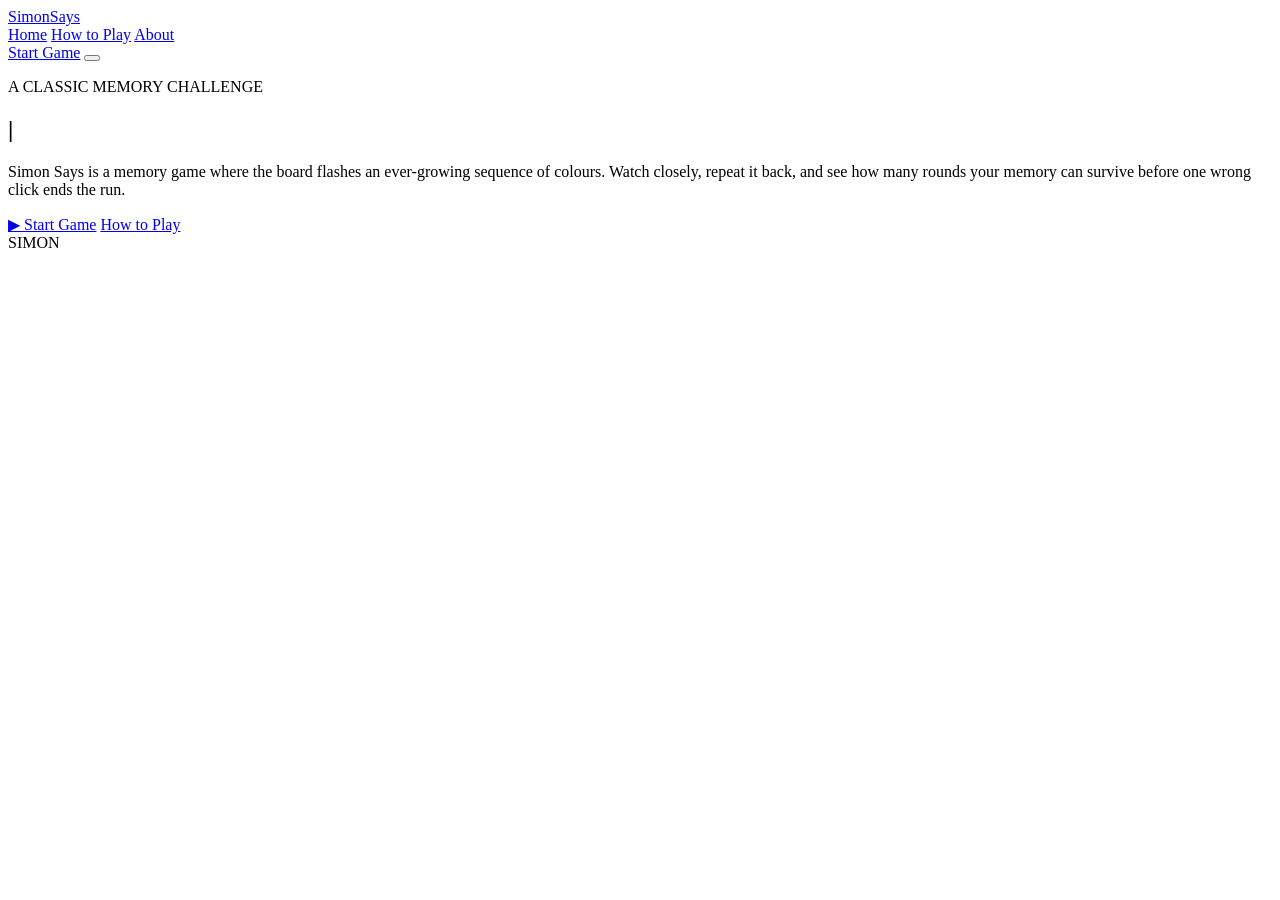
==== index.html @ 868cc3f2 "adding home page structure with navbar and hero section" ====
<!DOCTYPE html>
<html lang="en">
<head>
    <meta charset="UTF-8">
    <meta name="viewport" content="width=device-width, initial-scale=1.0">
    <title>Simon Says | Test Your Memory</title>
    <link rel="preconnect" href="https://fonts.googleapis.com" />
    <link href="https://fonts.googleapis.com/css2?family=Space+Grotesk:wght@500;600;700&family=Inter:wght@400;500;600&display=swap" rel="stylesheet" />
    <link rel="stylesheet" href="css/style.css">
</head>
<body>

    <div class="preloader" id="preloader">
        <div class="loader-ring">
            <span></span><span></span><span></span><span></span>
        </div>
    </div>

    <header class="navbar" id="navbar">
        <div class="nav-container">
            <a href="#top" class="logo">
                <span class="logo-dot dot-red"></span>
                <span class="logo-dot dot-green"></span>
                <span class="logo-dot dot-blue"></span>
                <span class="logo-dot dot-yellow"></span>
                Simon<span class="logo-accent">Says</span>
            </a>

            <nav class="nav-links" id="navLinks">
                <a href="#top">Home</a>
                <a href="#how-to-play">How to Play</a>
                <a href="#about">About</a>
            </nav>

            <a href="game.html" class="btn btn-primary nav-cta">Start Game</a>

            <button class="hamburger" id="hamburger" aria-label="Toggle navigation">
                <span></span><span></span><span></span>
            </button>
        </div>
    </header>

    <section class="hero" id="top">

        <div class="floating-shapes">
            <span class="shape shape-1"></span>
            <span class="shape shape-2"></span>
            <span class="shape shape-3"></span>
            <span class="shape shape-4"></span>
        </div>

        <div class="hero-container">
            <div class="hero-text">
                <p class="eyebrow">A CLASSIC MEMORY CHALLENGE</p>
                <h1 class="hero-title">
                <span id="typedText"></span><span class="cursor">|</span>
                </h1>
                <p class="hero-desc">
                Simon Says is a memory game where the board flashes an ever-growing
                sequence of colours. Watch closely, repeat it back, and see how many
                rounds your memory can survive before one wrong click ends the run.
                </p>
                <div class="hero-buttons">
                <a href="game.html" class="btn btn-glow">▶ Start Game</a>
                <a href="#how-to-play" class="btn btn-outline">How to Play</a>
                </div>
            </div>

            <div class="hero-illustration">
                <div class="simon-ring">
                <div class="pad pad-red"></div>
                <div class="pad pad-green"></div>
                <div class="pad pad-blue"></div>
                <div class="pad pad-yellow"></div>
                <div class="ring-center">SIMON</div>
                </div>
            </div>
        </div>
    </section>


    <script src="js/main.js"></script>
</body>
</html>
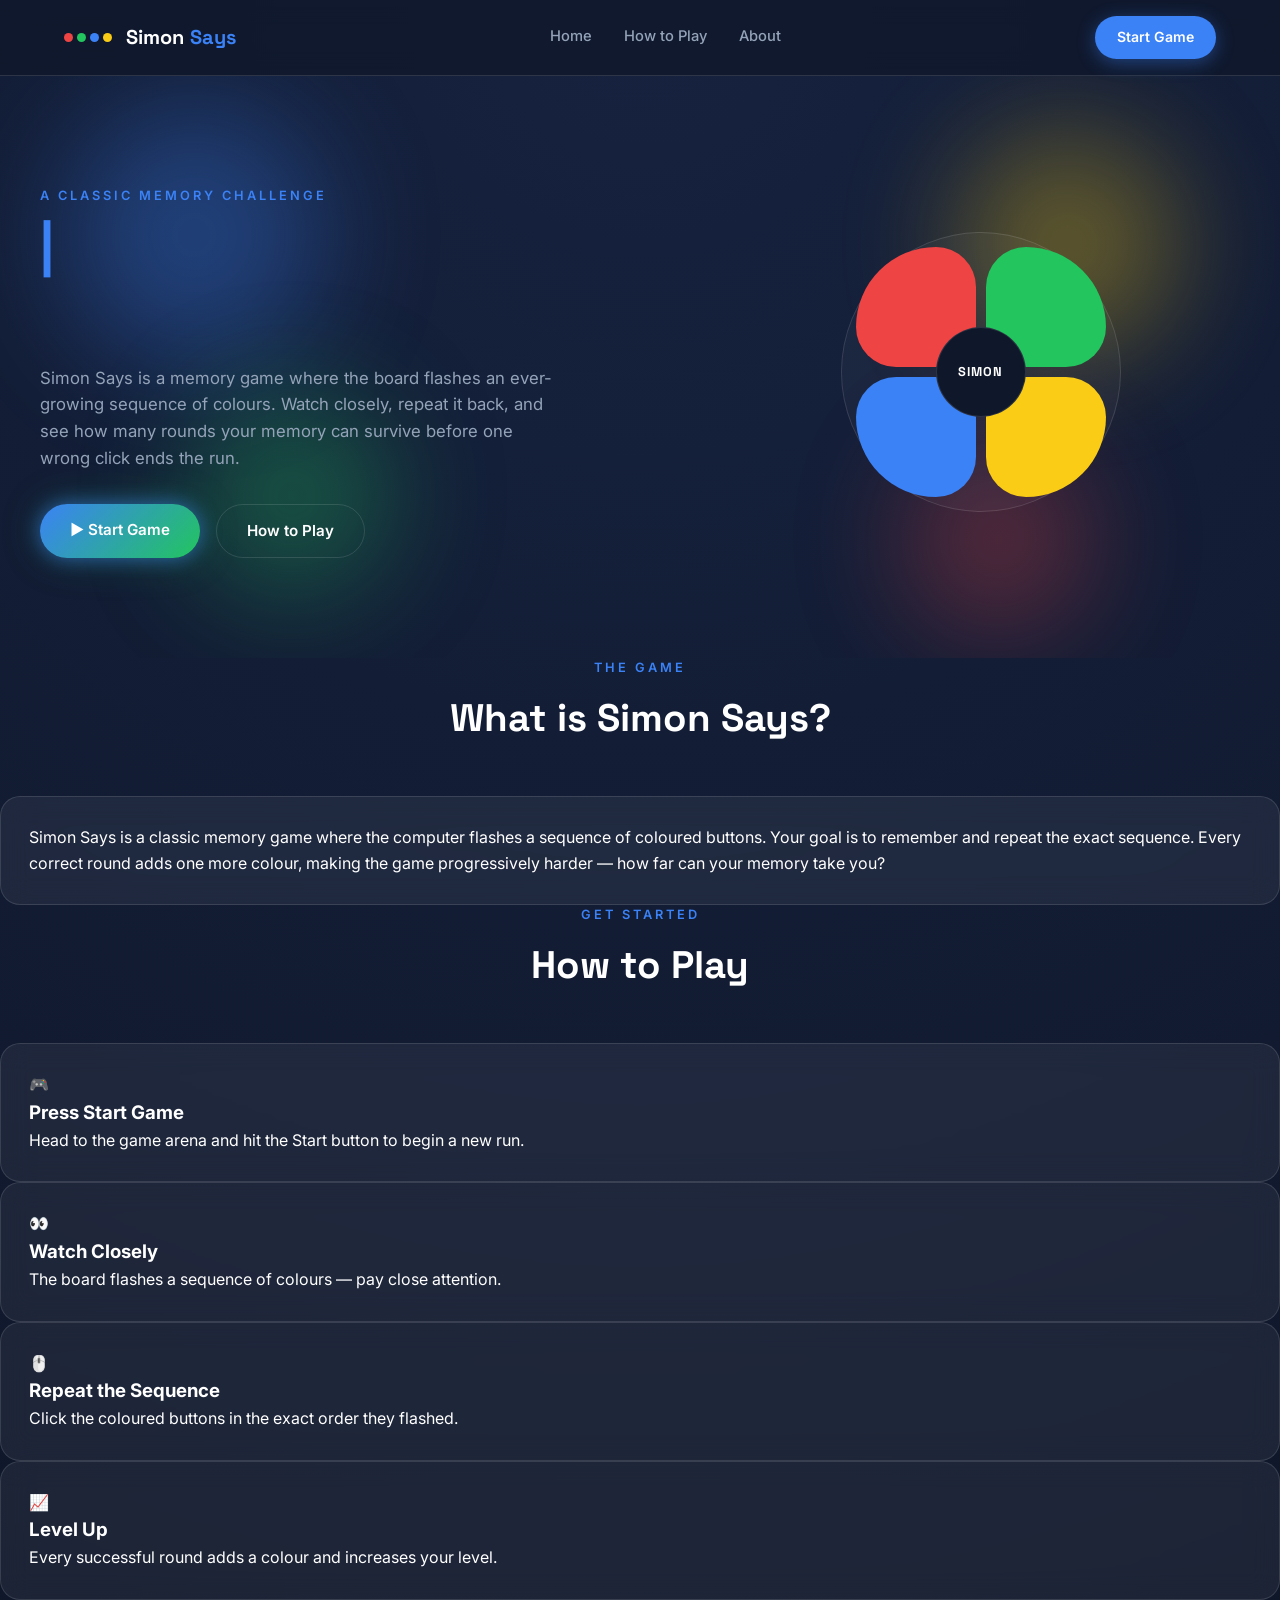
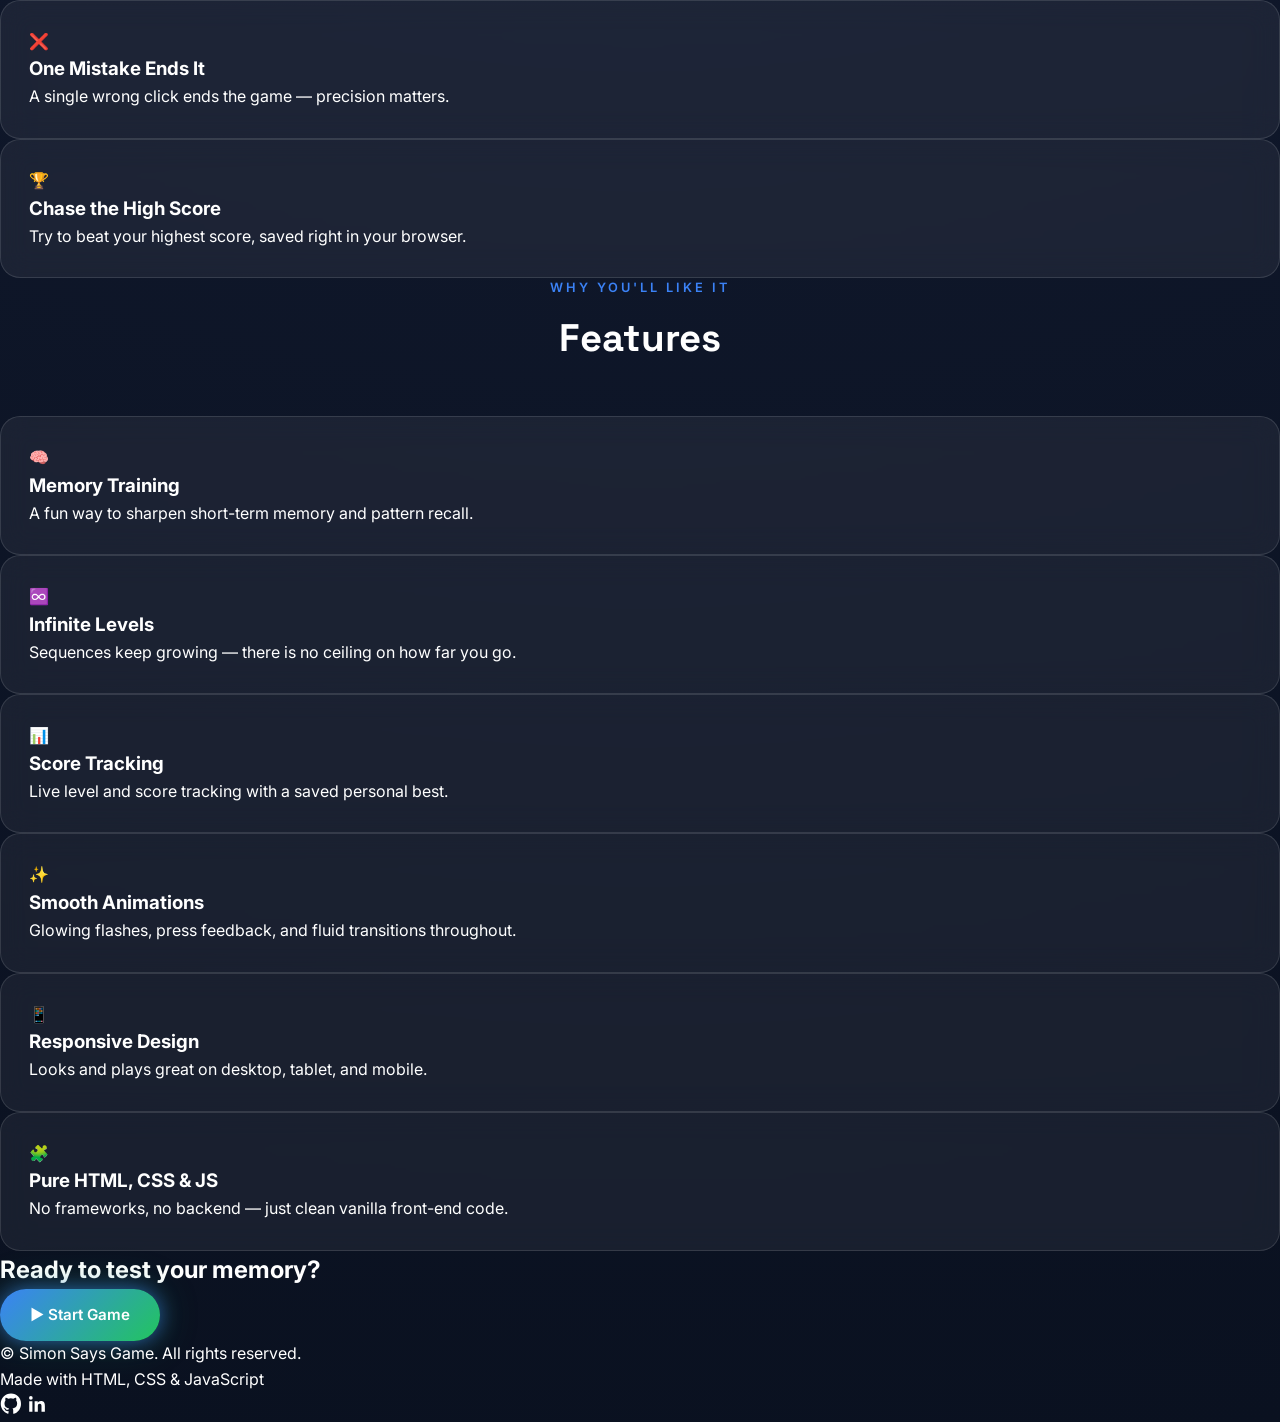
==== commit 1dd55367: "adding about, how-to-play, and features sections in index.html" ====
--- a/index.html
+++ b/index.html
@@ -79,6 +79,121 @@
     </section>
 
 
+    <section class="about" id="about">
+        <div class="section-heading reveal">
+            <p class="eyebrow center">THE GAME</p>
+            <h2>What is Simon Says?</h2>
+        </div>
+        <div class="glass-card about-card reveal">
+            <p>
+                Simon Says is a classic memory game where the computer flashes a
+                sequence of coloured buttons. Your goal is to remember and repeat the
+                exact sequence. Every correct round adds one more colour, making the
+                game progressively harder — how far can your memory take you?
+            </p>
+        </div>
+    </section>
+
+    <section class="how-to-play" id="how-to-play">
+        <div class="section-heading reveal">
+            <p class="eyebrow center">GET STARTED</p>
+            <h2>How to Play</h2>
+        </div>
+
+        <div class="steps-grid">
+            <div class="glass-card step-card reveal">
+                <div class="step-icon">🎮</div>
+                <h3>Press Start Game</h3>
+                <p>Head to the game arena and hit the Start button to begin a new run.</p>
+            </div>
+            <div class="glass-card step-card reveal">
+                <div class="step-icon">👀</div>
+                <h3>Watch Closely</h3>
+                <p>The board flashes a sequence of colours — pay close attention.</p>
+            </div>
+            <div class="glass-card step-card reveal">
+                <div class="step-icon">🖱️</div>
+                <h3>Repeat the Sequence</h3>
+                <p>Click the coloured buttons in the exact order they flashed.</p>
+            </div>
+            <div class="glass-card step-card reveal">
+                <div class="step-icon">📈</div>
+                <h3>Level Up</h3>
+                <p>Every successful round adds a colour and increases your level.</p>
+            </div>
+            <div class="glass-card step-card reveal">
+                <div class="step-icon">❌</div>
+                <h3>One Mistake Ends It</h3>
+                <p>A single wrong click ends the game — precision matters.</p>
+            </div>
+            <div class="glass-card step-card reveal">
+                <div class="step-icon">🏆</div>
+                <h3>Chase the High Score</h3>
+                <p>Try to beat your highest score, saved right in your browser.</p>
+            </div>
+        </div>
+    </section>
+
+    <section class="features" id="features">
+        <div class="section-heading reveal">
+            <p class="eyebrow center">WHY YOU'LL LIKE IT</p>
+            <h2>Features</h2>
+        </div>
+
+        <div class="features-grid">
+            <div class="glass-card feature-card reveal">
+                <div class="feature-icon">🧠</div>
+                <h3>Memory Training</h3>
+                <p>A fun way to sharpen short-term memory and pattern recall.</p>
+            </div>
+            <div class="glass-card feature-card reveal">
+                <div class="feature-icon">♾️</div>
+                <h3>Infinite Levels</h3>
+                <p>Sequences keep growing — there is no ceiling on how far you go.</p>
+            </div>
+            <div class="glass-card feature-card reveal">
+                <div class="feature-icon">📊</div>
+                <h3>Score Tracking</h3>
+                <p>Live level and score tracking with a saved personal best.</p>
+            </div>
+            <div class="glass-card feature-card reveal">
+                <div class="feature-icon">✨</div>
+                <h3>Smooth Animations</h3>
+                <p>Glowing flashes, press feedback, and fluid transitions throughout.</p>
+            </div>
+            <div class="glass-card feature-card reveal">
+                <div class="feature-icon">📱</div>
+                <h3>Responsive Design</h3>
+                <p>Looks and plays great on desktop, tablet, and mobile.</p>
+            </div>
+            <div class="glass-card feature-card reveal">
+                <div class="feature-icon">🧩</div>
+                <h3>Pure HTML, CSS &amp; JS</h3>
+                <p>No frameworks, no backend — just clean vanilla front-end code.</p>
+            </div>
+        </div>
+    </section>
+
+    <section class="final-cta reveal">
+        <h2>Ready to test your memory?</h2>
+        <a href="game.html" class="btn btn-glow">▶ Start Game</a>
+    </section>
+
+    <footer class="footer">
+        <p>&copy; <span id="year"></span> Simon Says Game. All rights reserved.</p>
+        <p class="footer-sub">Made with HTML, CSS &amp; JavaScript</p>
+        <div class="social-icons">
+            <a href="https://github.com/akash01082" target="_blank" rel="noopener" aria-label="GitHub">
+                <!-- GitHub inline SVG icon -->
+                <svg viewBox="0 0 24 24" width="22" height="22"><path fill="currentColor" d="M12 .5C5.7.5.8 5.4.8 11.7c0 5 3.2 9.3 7.7 10.8.6.1.8-.2.8-.6v-2.2c-3.1.7-3.8-1.3-3.8-1.3-.5-1.3-1.2-1.7-1.2-1.7-1-.7.1-.6.1-.6 1.1.1 1.7 1.1 1.7 1.1 1 1.7 2.6 1.2 3.2.9.1-.7.4-1.2.7-1.5-2.5-.3-5.1-1.2-5.1-5.5 0-1.2.4-2.2 1.1-3-.1-.3-.5-1.4.1-3 0 0 .9-.3 3 1.1a10.4 10.4 0 0 1 5.4 0c2.1-1.4 3-1.1 3-1.1.6 1.6.2 2.7.1 3 .7.8 1.1 1.8 1.1 3 0 4.3-2.6 5.2-5.1 5.5.4.4.8 1.1.8 2.2v3.3c0 .4.2.7.8.6 4.5-1.5 7.7-5.8 7.7-10.8C23.2 5.4 18.3.5 12 .5Z"/></svg>
+            </a>
+            <a href="https://linkedin.com" target="_blank" rel="noopener" aria-label="LinkedIn">
+                <!-- LinkedIn inline SVG icon -->
+                <svg viewBox="0 0 24 24" width="22" height="22"><path fill="currentColor" d="M20.4 20.4h-3.5v-5.6c0-1.3 0-3-1.9-3s-2.1 1.4-2.1 2.9v5.7H9.4V9h3.4v1.6h.1c.5-.9 1.6-1.9 3.4-1.9 3.6 0 4.3 2.4 4.3 5.5v6.2ZM5.3 7.4a2 2 0 1 1 0-4 2 2 0 0 1 0 4ZM7 20.4H3.5V9H7v11.4Z"/></svg>
+            </a>
+        </div>
+    </footer>
+
     <script src="js/main.js"></script>
 </body>
 </html>
--- a/css/style.css
+++ b/css/style.css
@@ -0,0 +1,336 @@
+:root {
+  --bg: #0f172a;
+  --bg-alt: #131c31;
+  --primary: #3b82f6;
+  --accent: #22c55e;
+  --danger: #ef4444;
+  --warning: #facc15;
+  --text: #ffffff;
+  --text-muted: #94a3b8;
+
+  --glass-bg: rgba(255, 255, 255, 0.06);
+  --glass-border: rgba(255, 255, 255, 0.12);
+
+  --radius-lg: 20px;
+  --radius-md: 14px;
+
+  --font-heading: "Space Grotesk", sans-serif;
+  --font-body: "Inter", sans-serif;
+}
+
+
+* {
+  margin: 0;
+  padding: 0;
+  box-sizing: border-box;
+}
+
+html {
+  scroll-behavior: smooth; 
+}
+
+body {
+  font-family: var(--font-body);
+  background: radial-gradient(circle at top, #16223f 0%, var(--bg) 55%, #0a1120 100%);
+  color: var(--text);
+  overflow-x: hidden;
+  line-height: 1.6;
+}
+
+img { max-width: 100%; display: block; }
+a { text-decoration: none; color: inherit; }
+ul { list-style: none; }
+
+
+.eyebrow {
+  color: var(--primary);
+  font-size: 0.8rem;
+  letter-spacing: 3px;
+  font-weight: 600;
+  margin-bottom: 8px;
+}
+.eyebrow.center { text-align: center; }
+
+.section-heading {
+  text-align: center;
+  max-width: 640px;
+  margin: 0 auto 48px;
+}
+.section-heading h2 {
+  font-family: var(--font-heading);
+  font-size: clamp(1.8rem, 4vw, 2.4rem);
+}
+
+
+.glass-card {
+  background: var(--glass-bg);
+  border: 1px solid var(--glass-border);
+  backdrop-filter: blur(14px);
+  -webkit-backdrop-filter: blur(14px);
+  border-radius: var(--radius-lg);
+  padding: 28px;
+  transition: transform 0.35s ease, box-shadow 0.35s ease, border-color 0.35s ease;
+}
+.glass-card:hover {
+  transform: translateY(-6px);
+  border-color: rgba(59, 130, 246, 0.5);
+  box-shadow: 0 12px 40px rgba(59, 130, 246, 0.2);
+}
+
+
+.btn {
+  display: inline-block;
+  padding: 14px 30px;
+  border-radius: 999px;
+  font-weight: 600;
+  font-size: 0.95rem;
+  cursor: pointer;
+  border: none;
+  transition: transform 0.25s ease, box-shadow 0.25s ease, background 0.25s ease;
+}
+.btn:hover { transform: translateY(-3px); }
+.btn:active { transform: scale(0.96); }
+
+.btn-primary {
+  background: var(--primary);
+  color: #fff;
+  box-shadow: 0 4px 18px rgba(59, 130, 246, 0.4);
+}
+
+.btn-glow {
+  background: linear-gradient(135deg, var(--primary), var(--accent));
+  color: #fff;
+  box-shadow: 0 0 20px rgba(59, 130, 246, 0.6), 0 0 40px rgba(34, 197, 94, 0.25);
+  animation: pulseGlow 2.4s ease-in-out infinite;
+}
+@keyframes pulseGlow {
+  0%, 100% { box-shadow: 0 0 18px rgba(59,130,246,0.55), 0 0 30px rgba(34,197,94,0.2); }
+  50%      { box-shadow: 0 0 30px rgba(59,130,246,0.85), 0 0 55px rgba(34,197,94,0.4); }
+}
+
+.btn-outline {
+  background: transparent;
+  border: 1px solid var(--glass-border);
+  color: var(--text);
+}
+.btn-outline:hover {
+    border-color: var(--primary); 
+    color: var(--primary); 
+}
+
+
+.preloader {
+  position: fixed;
+  inset: 0;
+  background: var(--bg);
+  z-index: 999;
+  display: flex;
+  align-items: center;
+  justify-content: center;
+  transition: opacity 0.5s ease, visibility 0.5s ease;
+}
+.preloader.hidden { opacity: 0; visibility: hidden; }
+
+.loader-ring { position: relative; width: 60px; height: 60px; }
+.loader-ring span {
+  position: absolute;
+  width: 100%;
+  height: 100%;
+  border: 4px solid transparent;
+  border-top-color: var(--primary);
+  border-radius: 50%;
+  animation: spin 1.2s linear infinite;
+}
+.loader-ring span:nth-child(2) { border-top-color: var(--accent); animation-delay: 0.15s; opacity: 0.8; }
+.loader-ring span:nth-child(3) { border-top-color: var(--warning); animation-delay: 0.3s; opacity: 0.6; }
+.loader-ring span:nth-child(4) { border-top-color: var(--danger); animation-delay: 0.45s; opacity: 0.4; }
+@keyframes spin { to { transform: rotate(360deg); } }
+
+
+.navbar {
+  position: sticky;
+  top: 0;
+  z-index: 100;
+  background: rgba(15, 23, 42, 0.75);
+  backdrop-filter: blur(12px);
+  border-bottom: 1px solid var(--glass-border);
+}
+.nav-container {
+  max-width: 1200px;
+  margin: 0 auto;
+  padding: 16px 24px;
+  display: flex;
+  align-items: center;
+  justify-content: space-between;
+  gap: 16px;
+}
+
+.logo {
+  font-family: var(--font-heading);
+  font-weight: 700;
+  font-size: 1.25rem;
+  display: flex;
+  align-items: center;
+  gap: 6px;
+}
+.logo-accent { color: var(--primary); }
+.logo-dot {
+  width: 9px;
+  height: 9px;
+  border-radius: 50%;
+  display: inline-block;
+  margin-right: -2px;
+  animation: dotPulse 1.6s ease-in-out infinite;
+}
+.dot-red { background: var(--danger); }
+.dot-green { background: var(--accent); animation-delay: 0.2s; }
+.dot-blue { background: var(--primary); animation-delay: 0.4s; }
+.dot-yellow { background: var(--warning); animation-delay: 0.6s; margin-right: 8px; }
+@keyframes dotPulse {
+  0%, 100% { opacity: 0.4; transform: scale(0.85); }
+  50% { opacity: 1; transform: scale(1.15); }
+}
+
+.nav-links { display: flex; gap: 32px; }
+.nav-links a {
+  font-size: 0.92rem;
+  font-weight: 500;
+  color: var(--text-muted);
+  position: relative;
+  transition: color 0.25s ease;
+}
+.nav-links a:hover { color: var(--text); }
+.nav-links a::after {
+  content: "";
+  position: absolute;
+  left: 0;
+  bottom: -6px;
+  width: 0;
+  height: 2px;
+  background: var(--primary);
+  transition: width 0.25s ease;
+}
+.nav-links a:hover::after { width: 100%; }
+
+.nav-cta { padding: 10px 22px; font-size: 0.88rem; }
+
+.hamburger {
+  display: none;
+  flex-direction: column;
+  gap: 5px;
+  background: none;
+  border: none;
+  cursor: pointer;
+}
+.hamburger span {
+  width: 24px;
+  height: 2px;
+  background: var(--text);
+  border-radius: 2px;
+  transition: transform 0.3s ease, opacity 0.3s ease;
+}
+
+
+.hero {
+  position: relative;
+  padding: 110px 24px 100px;
+  overflow: hidden;
+}
+
+.floating-shapes { position: absolute; inset: 0; z-index: 0; pointer-events: none; }
+.shape {
+  position: absolute;
+  border-radius: 50%;
+  filter: blur(60px);
+  opacity: 0.35;
+  animation: floatShape 9s ease-in-out infinite;
+}
+.shape-1 { width: 260px; height: 260px; background: var(--primary); top: 5%; left: 5%; }
+.shape-2 { width: 200px; height: 200px; background: var(--accent); top: 55%; left: 15%; animation-delay: 1.5s; }
+.shape-3 { width: 220px; height: 220px; background: var(--warning); top: 10%; right: 8%; animation-delay: 3s; }
+.shape-4 { width: 180px; height: 180px; background: var(--danger); bottom: 5%; right: 15%; animation-delay: 4.5s; }
+@keyframes floatShape {
+  0%, 100% { transform: translateY(0) translateX(0); }
+  50% { transform: translateY(-30px) translateX(20px); }
+}
+
+.hero-container {
+  position: relative;
+  z-index: 1;
+  max-width: 1200px;
+  margin: 0 auto;
+  display: grid;
+  grid-template-columns: 1.1fr 0.9fr;
+  gap: 48px;
+  align-items: center;
+}
+
+.hero-text { animation: fadeInUp 1s ease both; }
+@keyframes fadeInUp {
+  from { opacity: 0; transform: translateY(30px); }
+  to   { opacity: 1; transform: translateY(0); }
+}
+
+.hero-title {
+  font-family: var(--font-heading);
+  font-size: clamp(2.1rem, 5vw, 3.4rem);
+  font-weight: 700;
+  line-height: 1.15;
+  margin-bottom: 20px;
+  min-height: 2.4em;
+}
+.cursor { animation: blink 0.9s step-end infinite; color: var(--primary); }
+@keyframes blink { 50% { opacity: 0; } }
+
+.hero-desc {
+  color: var(--text-muted);
+  font-size: 1.05rem;
+  max-width: 520px;
+  margin-bottom: 32px;
+}
+
+.hero-buttons { display: flex; gap: 16px; flex-wrap: wrap; }
+
+
+.hero-illustration { display: flex; justify-content: center; animation: fadeInUp 1.2s ease 0.2s both; }
+.simon-ring {
+  position: relative;
+  width: 280px;
+  height: 280px;
+  display: grid;
+  grid-template-columns: 1fr 1fr;
+  grid-template-rows: 1fr 1fr;
+  gap: 10px;
+  border-radius: 50%;
+  padding: 14px;
+  background: rgba(255,255,255,0.03);
+  border: 1px solid var(--glass-border);
+}
+.pad {
+  border-radius: 50%;
+  animation: padGlow 3.2s ease-in-out infinite;
+}
+.pad-red    { background: var(--danger);  border-top-left-radius: 100%; animation-delay: 0s; }
+.pad-green  { background: var(--accent);  border-top-right-radius: 100%; animation-delay: 0.3s; }
+.pad-blue   { background: var(--primary); border-bottom-left-radius: 100%; animation-delay: 0.6s; }
+.pad-yellow { background: var(--warning); border-bottom-right-radius: 100%; animation-delay: 0.9s; }
+@keyframes padGlow {
+  0%, 70%, 100% { filter: brightness(1); box-shadow: 0 0 0 rgba(255,255,255,0); }
+  80% { filter: brightness(1.6); box-shadow: 0 0 30px currentColor; }
+}
+.ring-center {
+  position: absolute;
+  top: 50%; left: 50%;
+  transform: translate(-50%, -50%);
+  width: 90px; height: 90px;
+  background: var(--bg);
+  border-radius: 50%;
+  display: flex;
+  align-items: center;
+  justify-content: center;
+  font-family: var(--font-heading);
+  font-weight: 700;
+  font-size: 0.8rem;
+  letter-spacing: 1px;
+  border: 1px solid var(--glass-border);
+}
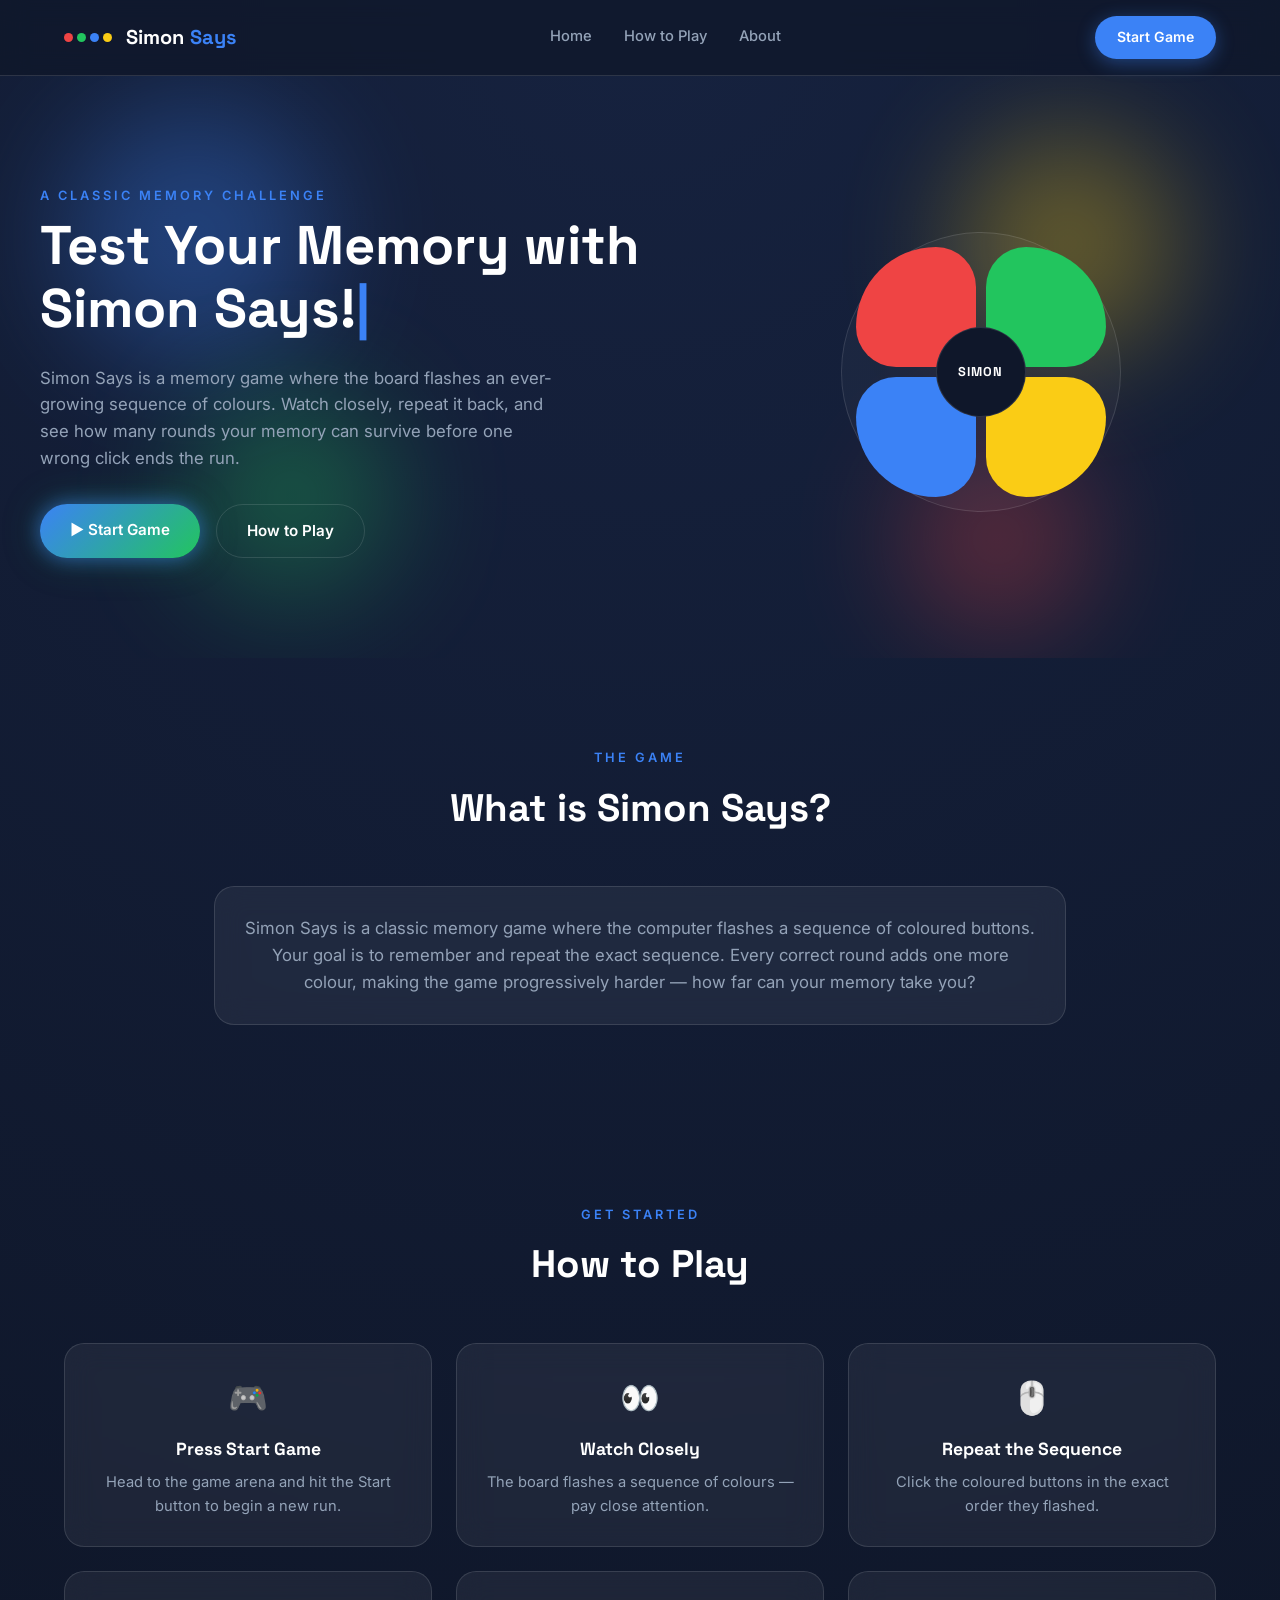
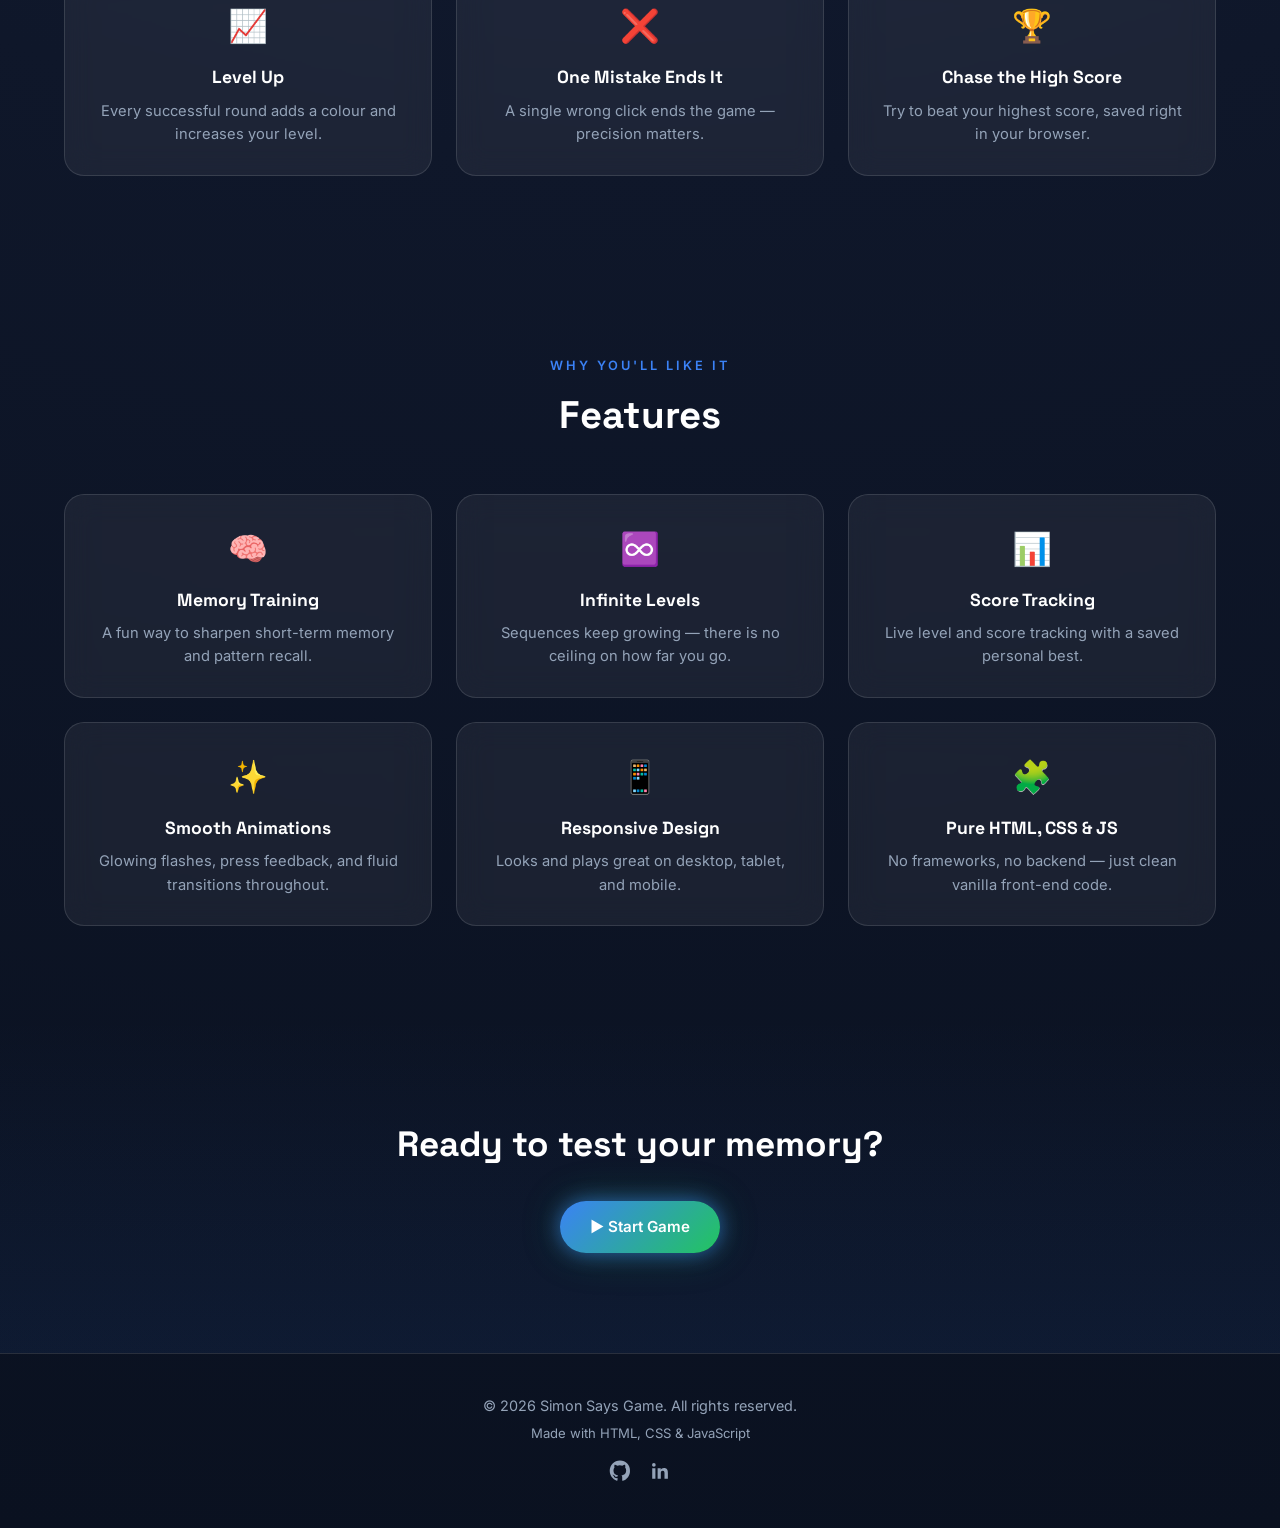
==== commit 1c974319: "adding social link" ====
--- a/index.html
+++ b/index.html
@@ -183,11 +183,11 @@
         <p>&copy; <span id="year"></span> Simon Says Game. All rights reserved.</p>
         <p class="footer-sub">Made with HTML, CSS &amp; JavaScript</p>
         <div class="social-icons">
-            <a href="https://github.com/akash01082" target="_blank" rel="noopener" aria-label="GitHub">
+            <a href="https://github.com/akash01082/Simon-Says-Game" target="_blank" rel="noopener" aria-label="GitHub">
                 <!-- GitHub inline SVG icon -->
                 <svg viewBox="0 0 24 24" width="22" height="22"><path fill="currentColor" d="M12 .5C5.7.5.8 5.4.8 11.7c0 5 3.2 9.3 7.7 10.8.6.1.8-.2.8-.6v-2.2c-3.1.7-3.8-1.3-3.8-1.3-.5-1.3-1.2-1.7-1.2-1.7-1-.7.1-.6.1-.6 1.1.1 1.7 1.1 1.7 1.1 1 1.7 2.6 1.2 3.2.9.1-.7.4-1.2.7-1.5-2.5-.3-5.1-1.2-5.1-5.5 0-1.2.4-2.2 1.1-3-.1-.3-.5-1.4.1-3 0 0 .9-.3 3 1.1a10.4 10.4 0 0 1 5.4 0c2.1-1.4 3-1.1 3-1.1.6 1.6.2 2.7.1 3 .7.8 1.1 1.8 1.1 3 0 4.3-2.6 5.2-5.1 5.5.4.4.8 1.1.8 2.2v3.3c0 .4.2.7.8.6 4.5-1.5 7.7-5.8 7.7-10.8C23.2 5.4 18.3.5 12 .5Z"/></svg>
             </a>
-            <a href="https://linkedin.com" target="_blank" rel="noopener" aria-label="LinkedIn">
+            <a href="https://www.linkedin.com/in/akash-kundu03" target="_blank" rel="noopener" aria-label="LinkedIn">
                 <!-- LinkedIn inline SVG icon -->
                 <svg viewBox="0 0 24 24" width="22" height="22"><path fill="currentColor" d="M20.4 20.4h-3.5v-5.6c0-1.3 0-3-1.9-3s-2.1 1.4-2.1 2.9v5.7H9.4V9h3.4v1.6h.1c.5-.9 1.6-1.9 3.4-1.9 3.6 0 4.3 2.4 4.3 5.5v6.2ZM5.3 7.4a2 2 0 1 1 0-4 2 2 0 0 1 0 4ZM7 20.4H3.5V9H7v11.4Z"/></svg>
             </a>
--- a/css/style.css
+++ b/css/style.css
@@ -334,3 +334,95 @@
   letter-spacing: 1px;
   border: 1px solid var(--glass-border);
 }
+
+.about { padding: 90px 24px; max-width: 900px; margin: 0 auto; }
+.about-card p { color: var(--text-muted); font-size: 1.05rem; text-align: center; }
+
+.how-to-play { padding: 90px 24px; max-width: 1200px; margin: 0 auto; }
+.steps-grid {
+  display: grid;
+  grid-template-columns: repeat(3, 1fr);
+  gap: 24px;
+}
+.step-card { text-align: center; }
+.step-icon { font-size: 2rem; margin-bottom: 12px; }
+.step-card h3 { font-family: var(--font-heading); margin-bottom: 8px; font-size: 1.1rem; }
+.step-card p { color: var(--text-muted); font-size: 0.92rem; }
+
+.features { padding: 90px 24px; max-width: 1200px; margin: 0 auto; }
+.features-grid {
+  display: grid;
+  grid-template-columns: repeat(3, 1fr);
+  gap: 24px;
+}
+.feature-card { text-align: center; }
+.feature-icon { font-size: 2rem; margin-bottom: 12px; }
+.feature-card h3 { font-family: var(--font-heading); margin-bottom: 8px; font-size: 1.1rem; }
+.feature-card p { color: var(--text-muted); font-size: 0.92rem; }
+
+.final-cta {
+  text-align: center;
+  padding: 100px 24px;
+  background: linear-gradient(180deg, transparent, rgba(59,130,246,0.08));
+}
+.final-cta h2 {
+  font-family: var(--font-heading);
+  font-size: clamp(1.6rem, 4vw, 2.2rem);
+  margin-bottom: 28px;
+}
+
+.footer {
+  text-align: center;
+  padding: 40px 24px;
+  border-top: 1px solid var(--glass-border);
+  color: var(--text-muted);
+  font-size: 0.9rem;
+}
+.footer-sub { margin: 6px 0 16px; font-size: 0.82rem; }
+.social-icons { display: flex; justify-content: center; gap: 18px; }
+.social-icons a {
+  color: var(--text-muted);
+  transition: color 0.25s ease, transform 0.25s ease;
+}
+.social-icons a:hover { color: var(--primary); transform: translateY(-3px); }
+
+.reveal {
+  opacity: 0;
+  transform: translateY(40px);
+  transition: opacity 0.7s ease, transform 0.7s ease;
+}
+.reveal.visible { opacity: 1; transform: translateY(0); }
+
+
+@media (max-width: 900px) {
+  .hero-container { grid-template-columns: 1fr; text-align: center; }
+  .hero-text { display: flex; flex-direction: column; align-items: center; }
+  .hero-buttons { justify-content: center; }
+  .steps-grid, .features-grid { grid-template-columns: repeat(2, 1fr); }
+}
+
+@media (max-width: 720px) {
+  .nav-links {
+    position: absolute;
+    top: 100%;
+    left: 0;
+    right: 0;
+    background: rgba(15, 23, 42, 0.97);
+    flex-direction: column;
+    align-items: center;
+    gap: 20px;
+    padding: 24px 0;
+    border-bottom: 1px solid var(--glass-border);
+    transform: translateY(-140%);
+    opacity: 0;
+    transition: transform 0.35s ease, opacity 0.35s ease;
+  }
+  .nav-links.open { transform: translateY(0); opacity: 1; }
+  .hamburger { display: flex; }
+  .nav-cta { display: none; }
+}
+
+@media (max-width: 560px) {
+  .steps-grid, .features-grid { grid-template-columns: 1fr; }
+  .simon-ring { width: 220px; height: 220px; }
+}
